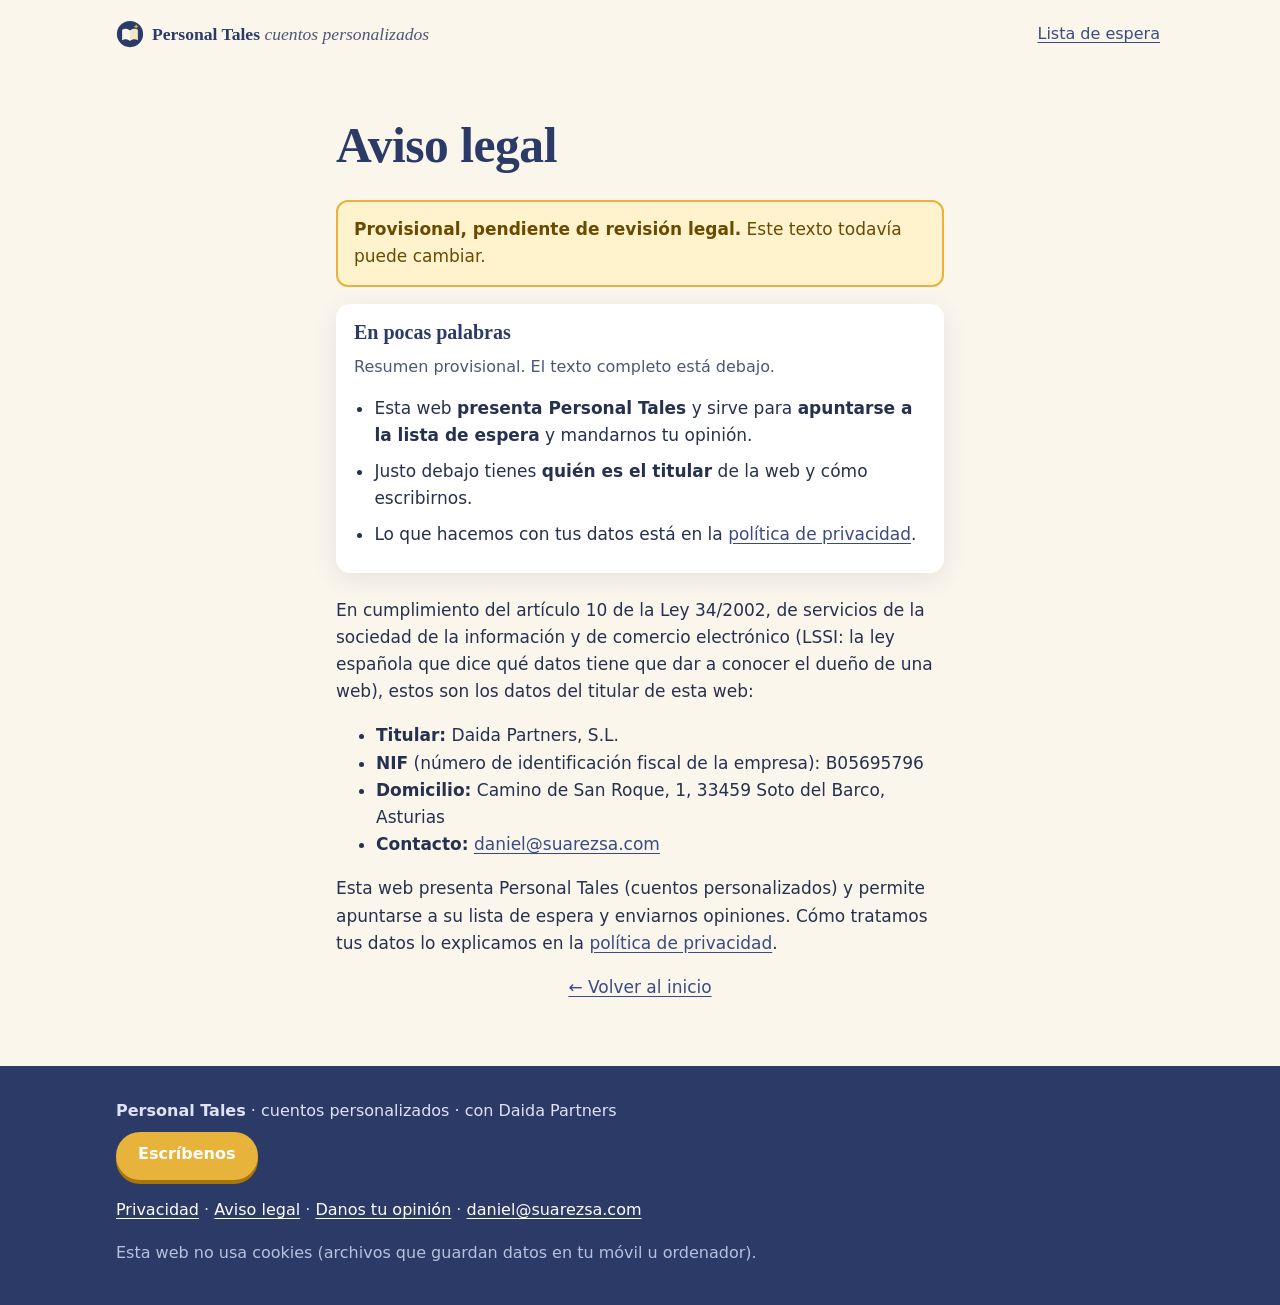
==== aviso-legal/index.html @ ec71bf51 "publish: landing desde cuentos-que-crecen@1dec6b7" ====
<!doctype html>
<html lang="es">
<head>
  <meta charset="utf-8">
  <meta name="viewport" content="width=device-width, initial-scale=1">
  <title>Aviso legal · Personal Tales</title>
  <meta name="robots" content="noindex">
  <meta name="theme-color" content="#fbf6ec">
  <link rel="icon" href="../favicon.svg" type="image/svg+xml">
  <link rel="stylesheet" href="../styles.css?v=df6a6d941f">
</head>
<body>
  <header class="topbar">
    <a class="brand" href="../" aria-label="Personal Tales, inicio">
      <img src="../favicon.svg" alt="" width="28" height="28">
      <span>Personal Tales <em>cuentos personalizados</em></span>
    </a>
    <a class="topbar-link" href="../#lista">Lista de espera</a>
  </header>

  <main class="section wrap narrow legal">
    <h1>Aviso legal</h1>
    <p class="provisional" role="note"><strong>Provisional, pendiente de revisión legal.</strong> Este texto todavía puede cambiar.</p>

    <!-- RESUMEN: resumen llano del texto de abajo. Provisional, pendiente de LEGAL y Dani. No añade nada nuevo. -->
    <section class="summary" aria-labelledby="resumen">
      <h2 id="resumen">En pocas palabras</h2>
      <p class="small">Resumen provisional. El texto completo está debajo.</p>
      <ul>
        <li>Esta web <strong>presenta Personal Tales</strong> y sirve para <strong>apuntarse a la lista de espera</strong> y mandarnos tu opinión.</li>
        <li>Justo debajo tienes <strong>quién es el titular</strong> de la web y cómo escribirnos.</li>
        <li>Lo que hacemos con tus datos está en la <a href="../privacidad/">política de privacidad</a>.</li>
      </ul>
    </section>
    <!-- /RESUMEN -->

    <!-- LEGAL: texto definitivo pendiente del bot LEGAL -->
    <p>En cumplimiento del artículo 10 de la Ley 34/2002, de servicios de la sociedad de la información y de comercio electrónico (LSSI: la ley española que dice qué datos tiene que dar a conocer el dueño de una web), estos son los datos del titular de esta web:</p>
    <ul>
      <li><strong>Titular:</strong> Daida Partners, S.L.</li>
      <li><strong>NIF</strong> (número de identificación fiscal de la empresa): B05695796</li>
      <li><strong>Domicilio:</strong> Camino de San Roque, 1, 33459 Soto del Barco, Asturias</li>
      <li><strong>Contacto:</strong> <a href="mailto:daniel@suarezsa.com">daniel@suarezsa.com</a></li>
    </ul>
    <p>Esta web presenta Personal Tales (cuentos personalizados) y permite apuntarse a su lista de espera y enviarnos opiniones. Cómo tratamos tus datos lo explicamos en la <a href="../privacidad/">política de privacidad</a>.</p>
    <!-- /LEGAL -->

    <p class="center"><a href="../">← Volver al inicio</a></p>
  </main>

  <footer class="footer">
    <div class="wrap">
      <p><strong>Personal Tales</strong> · cuentos personalizados · con Daida Partners</p>
      <p><a class="btn btn-contact" href="mailto:daniel@suarezsa.com?subject=Pregunta%20sobre%20Personal%20Tales">Escríbenos</a></p>
      <p class="footer-links"><a href="../privacidad/">Privacidad</a> · <a href="../aviso-legal/">Aviso legal</a> · <a href="../opinion/">Danos tu opinión</a> · <a href="mailto:daniel@suarezsa.com">daniel@suarezsa.com</a></p>
      <p class="small">Esta web no usa cookies (archivos que guardan datos en tu móvil u ordenador).</p>
    </div>
  </footer>
</body>
</html>
---- styles.css ----
/* Personal Tales · estilos propios, mobile first, sin fuentes externas */
:root {
  --paper: #fbf6ec;
  --paper-2: #f4ead6;
  --ink: #26314f;
  --ink-soft: #4d5677;
  --night: #2b3a67;
  --night-2: #3b4a82;
  --gold: #c98a12;
  --gold-soft: #e8b33a;
  --gold-text: #946200; /* dorado oscuro: 5,2:1 sobre blanco (AA) */
  --link-hover: #7a5000; /* enlaces al pasar el ratón: 6,55:1 sobre --paper, 5,91:1 sobre --paper-2, 7,06:1 sobre blanco (AA) */
  --lilac: #7d6bb3;
  --lilac-soft: #ece6f7;
  --ok: #2f6b3c;
  --ok-bg: #e5f2e3;
  --err: #a12d24;
  --err-bg: #fbe5e1;
  --radius: 18px;
  --shadow: 0 6px 24px rgba(43, 58, 103, .10);
  --serif: "Iowan Old Style", "Palatino Linotype", Palatino, "Book Antiqua", Georgia, "Times New Roman", serif;
  --sans: system-ui, -apple-system, "Segoe UI", Roboto, "Helvetica Neue", Arial, sans-serif;
}

*, *::before, *::after { box-sizing: border-box; }
html { -webkit-text-size-adjust: 100%; scroll-behavior: smooth; }
@media (prefers-reduced-motion: reduce) { html { scroll-behavior: auto; } }

body {
  margin: 0;
  background: var(--paper);
  color: var(--ink);
  font-family: var(--sans);
  font-size: 1.0625rem;
  line-height: 1.6;
  overflow-x: hidden;
}

img, svg { max-width: 100%; display: block; }
a { color: var(--night-2); text-underline-offset: 3px; }
a:hover { color: var(--link-hover); text-decoration-thickness: 2px; }
:focus-visible { outline: 3px solid var(--gold-soft); outline-offset: 2px; border-radius: 4px; }

h1, h2, h3 { font-family: var(--serif); line-height: 1.2; color: var(--night); margin: 0 0 .5em; }
h1 { font-size: clamp(1.9rem, 7vw, 3.1rem); letter-spacing: -.01em; }
h2 { font-size: clamp(1.55rem, 5.5vw, 2.2rem); }
h3 { font-size: 1.2rem; }
p { margin: 0 0 1em; }

.wrap { width: 100%; max-width: 1080px; margin: 0 auto; padding: 0 16px; }
.narrow { max-width: 640px; }
.center { text-align: center; }
.small { font-size: .9rem; color: var(--ink-soft); }
.lead { font-size: 1.15rem; color: var(--ink-soft); }

.skip { position: absolute; left: -999px; top: 8px; background: var(--night); color: #fff; padding: 8px 12px; border-radius: 8px; z-index: 10; }
.skip:focus { left: 8px; }

/* Barra superior */
.topbar {
  display: flex; align-items: center; justify-content: space-between; gap: 12px;
  padding: 12px 16px; max-width: 1080px; margin: 0 auto;
}
.brand { display: flex; align-items: center; gap: 8px; text-decoration: none; color: var(--night); font-family: var(--serif); font-weight: 700; font-size: 1.1rem; }
.brand em { font-style: italic; font-weight: 400; color: var(--ink-soft); }
.topbar-link { font-size: .95rem; white-space: nowrap; }
@media (max-width: 380px) { .brand em { display: none; } }

/* Botones */
.btn {
  display: inline-block; text-align: center; text-decoration: none; cursor: pointer;
  background: var(--night); color: #fff; border: 0; border-radius: 999px;
  padding: 12px 22px; font: 600 1rem/1.3 var(--sans);
  box-shadow: 0 4px 0 #1b2547; transition: transform .1s, background .2s;
}
.btn:hover { background: var(--night-2); color: #fff; }
.btn:active { transform: translateY(2px); box-shadow: 0 2px 0 #1b2547; }
.btn[disabled] { opacity: .65; cursor: wait; }
.btn-big { padding: 16px 26px; font-size: 1.08rem; }
.btn-block { width: 100%; }
.btn-ghost { background: transparent; color: var(--night); border: 2px solid var(--night); box-shadow: none; }
.btn-ghost:hover { background: var(--night); color: #fff; }

/* Cabecera con ilustración */
.hero { padding-bottom: 8px; }
.hero-img img {
  width: 100%; height: auto; aspect-ratio: 16 / 9; object-fit: cover;
  -webkit-mask-image: linear-gradient(to bottom, #000 78%, transparent);
  mask-image: linear-gradient(to bottom, #000 78%, transparent);
}
.hero-text { margin-top: -12px; position: relative; }
.eyebrow { display: inline-block; background: var(--lilac-soft); color: var(--lilac); font-weight: 700; font-size: .85rem; letter-spacing: .06em; text-transform: uppercase; padding: 4px 12px; border-radius: 999px; margin-bottom: 12px; }
.hero .btn { margin: 8px 0 10px; }

@media (min-width: 860px) {
  .hero { display: grid; grid-template-columns: 1fr; position: relative; }
  .hero-img img { max-height: 620px; -webkit-mask-image: linear-gradient(to bottom, #000 70%, transparent); mask-image: linear-gradient(to bottom, #000 70%, transparent); }
  .hero-text { margin-top: -120px; text-align: center; max-width: 760px; }
  .hero-text .lead { max-width: 600px; margin-left: auto; margin-right: auto; }
}

/* Secciones */
.section { padding: 48px 16px; }
.section.wrap { padding-left: 16px; padding-right: 16px; }
.band { background: var(--paper-2); padding-left: 0; padding-right: 0; }
.band-night { background: var(--night); color: #eef0fa; background-image: radial-gradient(circle at 85% 20%, rgba(232,179,58,.25), transparent 40%), radial-gradient(circle at 10% 90%, rgba(125,107,179,.35), transparent 45%); }
.band-night h2 { color: #fff; }
.band-night .lead { color: #dfe3f5; }
.price { display: inline-block; background: rgba(255,255,255,.12); padding: 8px 16px; border-radius: 999px; margin: 0; }
.price strong { color: var(--gold-soft); }

/* Pasos */
.steps { list-style: none; padding: 0; margin: 24px 0 0; display: grid; gap: 16px; }
.step { position: relative; background: #fff; border-radius: var(--radius); padding: 22px 20px 18px; box-shadow: var(--shadow); }
.step-num { position: absolute; top: 14px; right: 16px; font: 700 2.2rem/1 var(--serif); color: var(--gold-text); }
.step-ico { width: 56px; height: 56px; margin-bottom: 10px; }
.step p { margin: 0; color: var(--ink-soft); }
@media (min-width: 760px) { .steps { grid-template-columns: repeat(3, 1fr); gap: 20px; } }

/* Línea de edades */
.timeline { list-style: none; padding: 0; margin: 28px 0 0; display: grid; gap: 0; position: relative; }
.timeline li { position: relative; padding: 0 0 22px 36px; }
.timeline li::before { content: ""; position: absolute; left: 8px; top: 6px; width: 16px; height: 16px; border-radius: 50%; background: var(--gold-soft); box-shadow: 0 0 0 5px rgba(232,179,58,.25); }
.timeline li::after { content: ""; position: absolute; left: 15px; top: 24px; bottom: 0; width: 2px; background: linear-gradient(var(--gold-soft), var(--lilac)); }
.timeline li:last-child::after { display: none; }
.timeline li:last-child::before { background: var(--lilac); box-shadow: 0 0 0 5px rgba(125,107,179,.25); }
.timeline strong { display: block; font-family: var(--serif); font-size: 1.25rem; color: var(--night); }
.timeline span { color: var(--ink-soft); }
@media (min-width: 760px) {
  .timeline { grid-template-columns: repeat(4, 1fr); }
  .timeline li { padding: 36px 12px 0 0; }
  .timeline li::before { left: 0; top: 0; }
  .timeline li::after { left: 22px; right: 0; top: 7px; bottom: auto; width: auto; height: 2px; background: linear-gradient(90deg, var(--gold-soft), var(--lilac)); }
}

/* Tarjetas de formatos */
.cards { list-style: none; padding: 0; margin: 24px 0 0; display: grid; grid-template-columns: 1fr 1fr; gap: 12px; }
.card { background: #fff; border-radius: var(--radius); padding: 18px 16px; box-shadow: var(--shadow); }
.card h3 { font-size: 1.05rem; margin-bottom: .3em; }
.card p { margin: 0; font-size: .95rem; color: var(--ink-soft); }
.card-ico { font-size: 1.8rem; display: block; margin-bottom: 6px; }
.card-soon { background: transparent; border: 2px dashed #d8c9a6; box-shadow: none; }
.tag { display: inline-block; margin-top: 4px; background: var(--lilac-soft); color: var(--lilac); font-size: .78rem; font-weight: 700; padding: 2px 8px; border-radius: 999px; }
@media (min-width: 760px) { .cards { grid-template-columns: repeat(4, 1fr); gap: 20px; } }

/* Lista con marcas */
.checks { list-style: none; padding: 0; margin: 20px 0 0; display: grid; gap: 12px; }
.checks li { position: relative; padding: 14px 16px 14px 52px; background: #fff; border-radius: 14px; box-shadow: var(--shadow); }
.checks li::before { content: ""; position: absolute; left: 16px; top: 50%; width: 22px; height: 22px; margin-top: -11px; border-radius: 50%; background: var(--ok-bg) url("data:image/svg+xml,%3Csvg xmlns='http://www.w3.org/2000/svg' viewBox='0 0 24 24'%3E%3Cpath d='M6 12.5l4 4 8-9' fill='none' stroke='%232f6b3c' stroke-width='3' stroke-linecap='round' stroke-linejoin='round'/%3E%3C/svg%3E") center / 16px no-repeat; }
@media (min-width: 760px) { .checks { grid-template-columns: 1fr 1fr; } }

/* Formularios */
.form { background: #fff; border-radius: var(--radius); padding: 22px 18px; box-shadow: var(--shadow); margin-top: 20px; }
.field { margin-bottom: 18px; }
.field label { display: block; font-weight: 600; margin-bottom: 6px; }
.optional { font-weight: 400; color: var(--ink-soft); }
.hint { font-size: .92rem; color: var(--ink-soft); margin: -2px 0 6px; }
input[type="text"], input[type="email"], select, textarea {
  width: 100%; font: inherit; color: var(--ink); background: var(--paper);
  border: 2px solid #d9cfb9; border-radius: 12px; padding: 12px 14px; min-height: 50px;
}
textarea { resize: vertical; min-height: 110px; }
select { appearance: none; -webkit-appearance: none; padding-right: 40px; background-image: url("data:image/svg+xml,%3Csvg xmlns='http://www.w3.org/2000/svg' viewBox='0 0 24 24'%3E%3Cpath d='M6 9l6 6 6-6' fill='none' stroke='%232b3a67' stroke-width='2.5' stroke-linecap='round'/%3E%3C/svg%3E"); background-repeat: no-repeat; background-position: right 12px center; background-size: 20px; }
input:focus, select:focus, textarea:focus { border-color: var(--night-2); outline: none; box-shadow: 0 0 0 3px rgba(59,74,130,.18); }
[aria-invalid="true"] { border-color: var(--err) !important; }
.field-error { color: var(--err); font-size: .92rem; margin: 6px 0 0; min-height: 0; }
.field-error:empty { display: none; }
.field-check { display: grid; grid-template-columns: 28px 1fr; gap: 10px; align-items: start; }
.field-check input { width: 24px; height: 24px; margin: 2px 0 0; accent-color: var(--night); }
.field-check label { font-weight: 400; font-size: .97rem; margin: 0; }
.field-check .field-error { grid-column: 2; }
.hp { position: absolute; left: -10000px; width: 1px; height: 1px; overflow: hidden; }

.msg { margin: 14px 0 0; }
.msg:empty { display: none; }
.msg-ok, .msg-error { padding: 14px 16px; border-radius: 12px; font-weight: 600; }
.msg-ok { background: var(--ok-bg); color: var(--ok); }
.msg-error { background: var(--err-bg); color: var(--err); }

/* Página legal */
.legal h2 { font-size: 1.25rem; margin-top: 1.6em; }
.provisional { background: #fff3cd; border: 2px solid var(--gold-soft); color: #6b4a00; padding: 14px 16px; border-radius: 12px; }

/* Página simple (respuesta sin JavaScript) */
.simple { min-height: 100vh; display: grid; place-items: center; padding: 16px; }
.simple .card { max-width: 520px; padding: 28px 22px; }

/* Pie */
.footer { background: var(--night); color: #dfe3f5; padding: 32px 0; font-size: .95rem; }
.footer a { color: #fff; }
.footer a:hover { color: var(--gold-soft); }
.footer p { margin: 0 0 .5em; }
.footer .small { color: #b9c0de; }

/* Primera capa de información de privacidad, debajo del formulario */
.layer1 { margin-top: 18px; padding-top: 14px; border-top: 1px solid #e6dcc6; font-size: .88rem; color: var(--ink-soft); line-height: 1.5; }
.layer1 p { margin: 0 0 .4em; }
.msg a { color: inherit; }
.price { line-height: 1.4; }

/* Pase Abuela 12/11 */
.hero-note { font-size: 1rem; max-width: 34em; }
@media (min-width: 860px) { .hero-note { margin-left: auto; margin-right: auto; } }

/* Qué es la lista de espera */
.waitlist-info { background: #fff; border-left: 6px solid var(--gold-soft); border-radius: 14px; padding: 16px 18px; margin: 16px 0 0; box-shadow: var(--shadow); }
.waitlist-info h3 { margin-bottom: .4em; }
.waitlist-info ul { margin: 0; padding-left: 1.2em; }
.waitlist-info li { margin-bottom: .5em; }
.waitlist-info li:last-child { margin-bottom: 0; }

/* Tu voz en 3 pasos */
.voice-steps { list-style: none; counter-reset: voz; padding: 0; margin: 20px 0 0; display: grid; gap: 12px; }
.voice-steps li { counter-increment: voz; position: relative; background: #fff; border-radius: 14px; box-shadow: var(--shadow); padding: 14px 16px 14px 64px; min-height: 64px; }
.voice-steps li::before { content: counter(voz); position: absolute; left: 14px; top: 14px; width: 36px; height: 36px; border-radius: 50%; background: var(--night); color: #fff; font: 700 1.15rem/36px var(--serif); text-align: center; }
.voice-steps strong { display: block; color: var(--night); }
@media (min-width: 760px) { .voice-steps { grid-template-columns: repeat(3, 1fr); } }

/* Contacto */
.actions { display: flex; flex-wrap: wrap; justify-content: center; gap: 12px; margin: 8px 0 16px; }
.actions .btn { min-height: 48px; }
.btn-contact { background: var(--gold-soft); color: var(--night); box-shadow: 0 4px 0 #a8770c; min-height: 48px; }
.btn-contact:hover { background: #f0c45c; color: var(--night); }

/* Resumen legal llano */
.summary { background: #fff; border-radius: 14px; box-shadow: var(--shadow); padding: 16px 18px; margin: 0 0 24px; }
.summary h2 { margin-top: 0; }
.summary ul { margin: 0; padding-left: 1.2em; }
.summary li { margin-bottom: .5em; }

/* Zonas de toque de al menos 44 px */
.topbar-link { display: inline-flex; align-items: center; min-height: 44px; padding: 0 4px; }
.footer-links a { display: inline-flex; align-items: center; min-height: 44px; }
.field-check { grid-template-columns: 44px 1fr; gap: 8px; }
.field .check-hit { display: flex; align-items: center; justify-content: center; width: 44px; height: 44px; margin: -8px 0 0; cursor: pointer; }
.field-check .check-hit input { width: 28px; height: 28px; margin: 0; cursor: pointer; }
.field-check label[for]:not(.check-hit) { padding-top: 2px; }

/* Pase Abuela 12/11 15:02 */
/* Texto legal y de ayuda visible: nunca por debajo de 15 px (mínimo pedido: 14 px). */
.small, .layer1, .hint, .field-error, .field-check label { font-size: max(.9375rem, 15px); }

/* Casillas: la propia casilla mide 44 × 44 px (se dibuja un cuadro de 28 px en el centro)
   y toda la fila (casilla + texto) se puede tocar. */
.field-check { align-items: center; }
.field-check .check-hit input {
  -webkit-appearance: none; appearance: none; display: block;
  width: 44px; height: 44px; margin: 0; padding: 0; border: 0; border-radius: 8px; cursor: pointer;
  background: transparent url("data:image/svg+xml,%3Csvg xmlns='http://www.w3.org/2000/svg' viewBox='0 0 28 28'%3E%3Crect x='1.5' y='1.5' width='25' height='25' rx='6' fill='%23fff' stroke='%232b3a67' stroke-width='3'/%3E%3C/svg%3E") center / 28px 28px no-repeat;
}
.field-check .check-hit input:checked {
  background-image: url("data:image/svg+xml,%3Csvg xmlns='http://www.w3.org/2000/svg' viewBox='0 0 28 28'%3E%3Crect x='1.5' y='1.5' width='25' height='25' rx='6' fill='%232b3a67' stroke='%232b3a67' stroke-width='3'/%3E%3Cpath d='M7.5 14.5l4.5 4.5 8.5-10' fill='none' stroke='%23fff' stroke-width='3.2' stroke-linecap='round' stroke-linejoin='round'/%3E%3C/svg%3E");
}
.field-check .check-hit input[aria-invalid="true"]:not(:checked) {
  background-image: url("data:image/svg+xml,%3Csvg xmlns='http://www.w3.org/2000/svg' viewBox='0 0 28 28'%3E%3Crect x='1.5' y='1.5' width='25' height='25' rx='6' fill='%23fbe5e1' stroke='%23a12d24' stroke-width='3'/%3E%3C/svg%3E");
}
.field-check .check-hit input:focus-visible { outline: 3px solid var(--gold-soft); outline-offset: 0; }
.field .check-hit { margin: 0; }
.field-check label[for]:not(.check-hit) { display: block; min-height: 44px; padding: 10px 0; cursor: pointer; }

/* Pase Abuela 12/11 16:14 */
/* Derechos: primero en palabras llanas, debajo la lista legal. */
.plain-rights { background: #fff; border-left: 6px solid var(--gold-soft); border-radius: 12px; padding: 12px 16px; font-size: 1.0625rem; }
.legal-label { margin-bottom: .3em; }

/* Casillas: recuadro visible de 28 × 28 px (mínimo pedido: 24 px) dentro de una zona de toque de 44 × 44 px;
   la fila entera (casilla + texto) mide al menos 44 px de alto. */
.field-check { min-height: 44px; }

/* Texto legal y de ayuda en el ordenador: 16 px (mínimo pedido: 15 px). */
@media (min-width: 860px) {
  .small, .layer1, .hint, .field-error, .field-check label, .footer { font-size: 16px; }
}
.eyebrow { font-size: max(.9375rem, 15px); }
@media (min-width: 860px) { .eyebrow { font-size: 16px; } }

/* Pase Abuela 12/11 17:07 */
/* Causa del ~12 px en el ordenador: casi todo el texto va en rem, y 1rem es el tamaño de letra
   por defecto del navegador. Con 16 px, el texto de Privacidad mide 17 px; pero si el navegador
   está en 12 px («Tamaño de fuente: pequeño» o similar), 1rem = 12 px y los párrafos, la lista
   y el aviso «Provisional» bajan a 12,75 px. Solo .small estaba fijado en px (16 px).
   Arreglo: la raíz nunca baja de 16 px (si alguien la tiene más grande, se respeta). */
html { font-size: max(100%, 16px); }
/* Etiquetas («Pronto»…): .78rem eran 12,5 px incluso con la raíz en 16 px. */
.tag { font-size: max(.9375rem, 15px); }
@media (min-width: 860px) { .tag, .topbar-link { font-size: 16px; } }

/* Texto legal de derechos plegado: empieza cerrado; la frase llana queda visible encima. */
.legal-details { margin: 0 0 1em; border: 2px solid #e6dcc6; border-radius: 12px; background: #fff; }
.legal-details > summary {
  display: flex; align-items: center; gap: 10px; min-height: 44px; padding: 8px 16px;
  cursor: pointer; font-weight: 600; color: var(--night-2); list-style: none;
}
.legal-details > summary::-webkit-details-marker { display: none; }
.legal-details > summary::before { content: "▸"; font-size: 1.1em; transition: transform .15s; }
.legal-details[open] > summary::before { transform: rotate(90deg); }
.legal-details > summary:hover { color: var(--link-hover); }
.legal-details > :not(summary) { margin-left: 16px; margin-right: 16px; }
.legal-details > p:last-child { margin-bottom: 12px; }
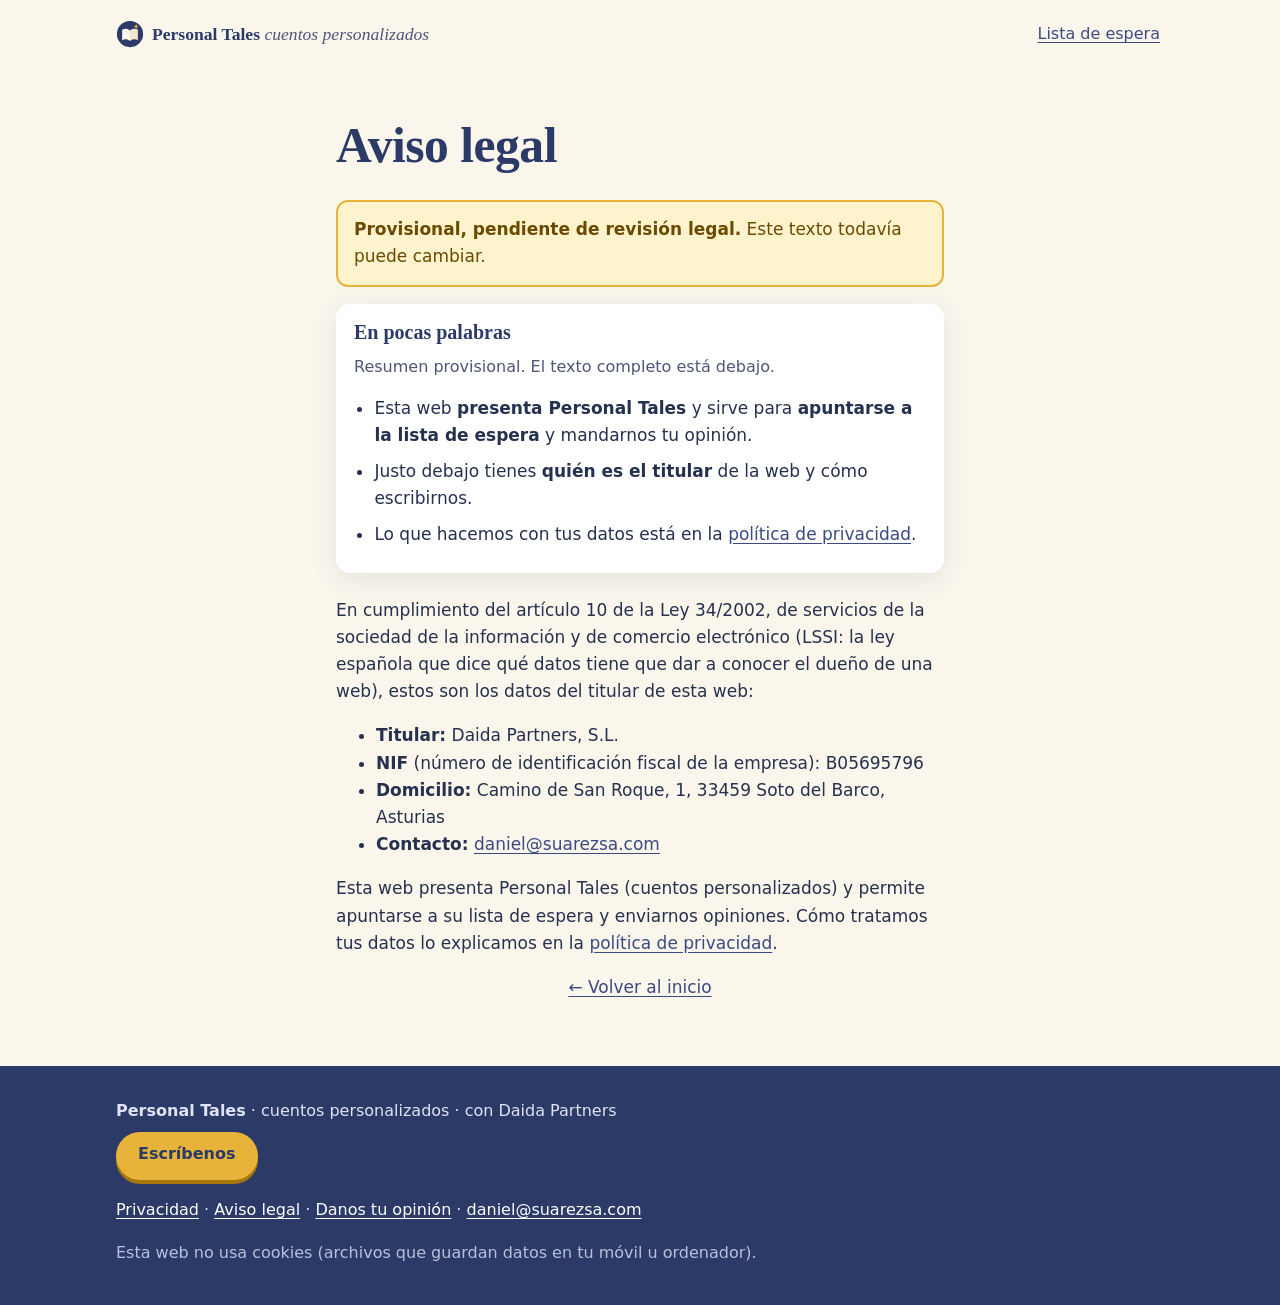
==== commit 458b9202: "publish: landing desde cuentos-que-crecen@a9a9e94" ====
--- a/aviso-legal/index.html
+++ b/aviso-legal/index.html
@@ -7,7 +7,7 @@
   <meta name="robots" content="noindex">
   <meta name="theme-color" content="#fbf6ec">
   <link rel="icon" href="../favicon.svg" type="image/svg+xml">
-  <link rel="stylesheet" href="../styles.css?v=df6a6d941f">
+  <link rel="stylesheet" href="../styles.css?v=953c0b962c">
 </head>
 <body>
   <header class="topbar">
--- a/styles.css
+++ b/styles.css
@@ -221,6 +221,11 @@
 .actions .btn { min-height: 48px; }
 .btn-contact { background: var(--gold-soft); color: var(--night); box-shadow: 0 4px 0 #a8770c; min-height: 48px; }
 .btn-contact:hover { background: #f0c45c; color: var(--night); }
+/* Pase TESTER 12/11 17:34: dentro del pie, `.footer a` (blanco) y `.footer a:hover` (oro) ganaban a
+   .btn-contact y el botón se leía blanco sobre oro (1,92:1) y oro sobre oro al pasar el ratón.
+   Con más especificidad, letra oscura en los dos estados (5,75:1 y 6,70:1, AA). */
+.footer a.btn-contact { color: var(--night); }
+.footer a.btn-contact:hover, .footer a.btn-contact:focus-visible { background: #f0c45c; color: var(--night); }
 
 /* Resumen legal llano */
 .summary { background: #fff; border-radius: 14px; box-shadow: var(--shadow); padding: 16px 18px; margin: 0 0 24px; }
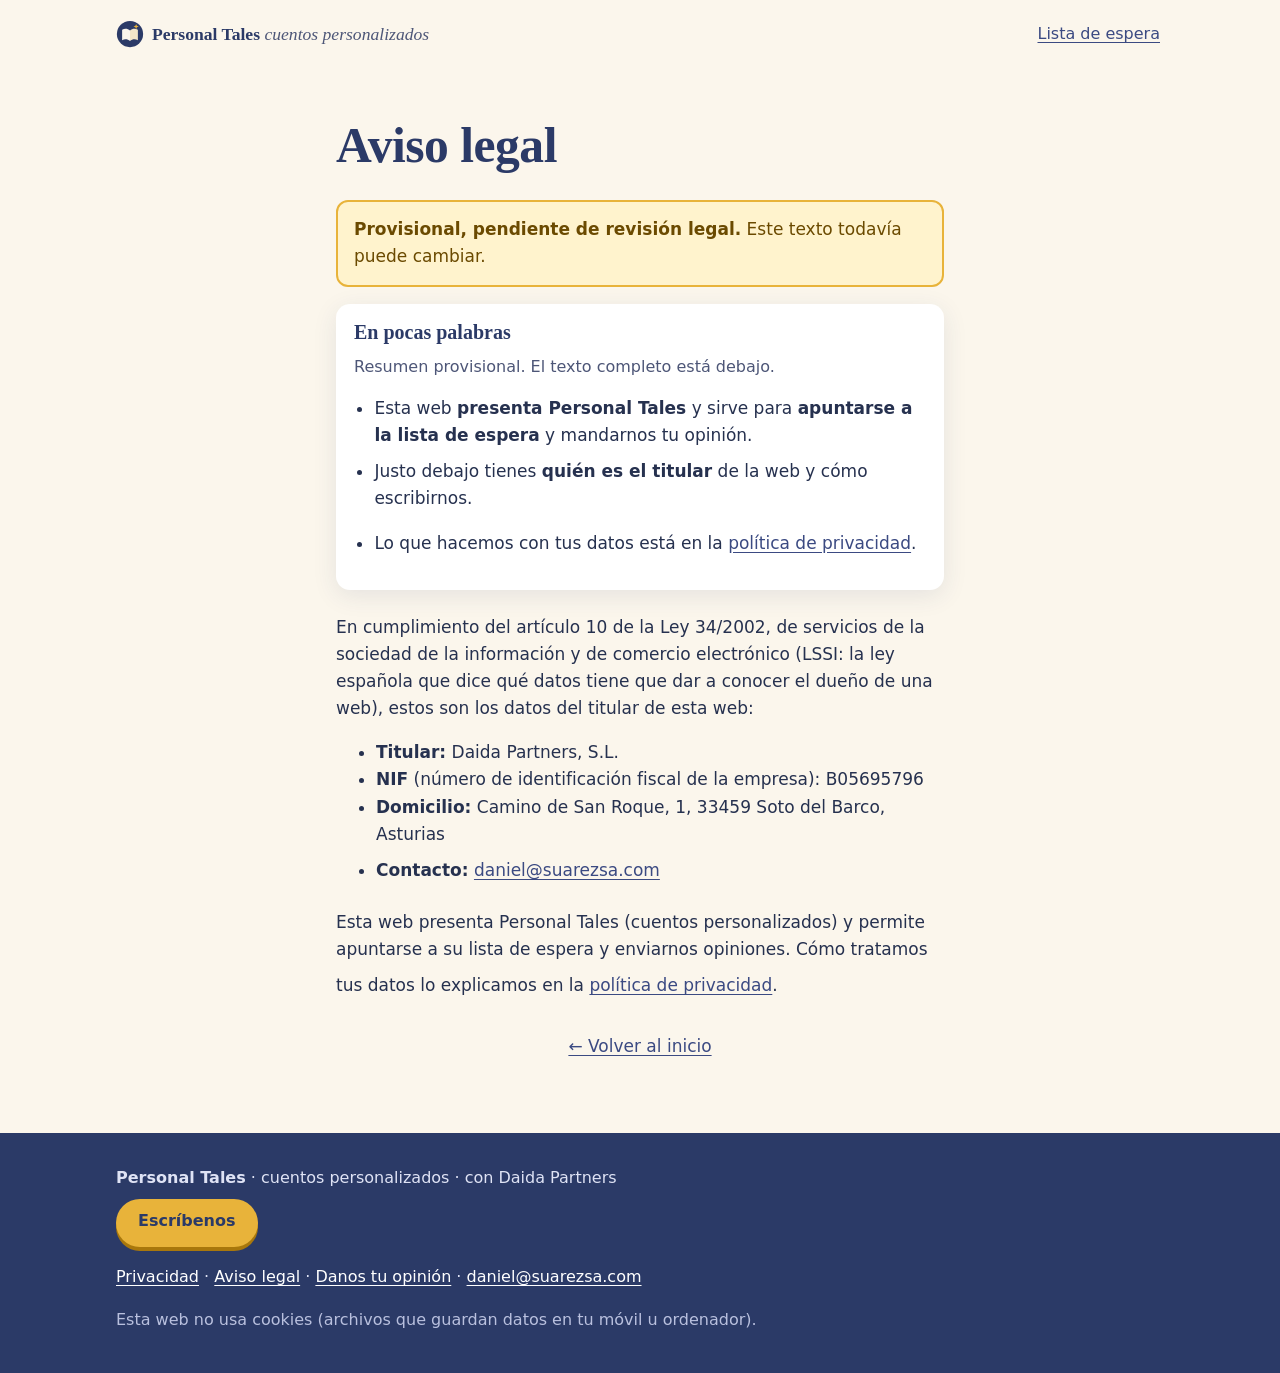
==== commit 053b4f88: "publish: landing desde cuentos-que-crecen@04c4ca1" ====
--- a/aviso-legal/index.html
+++ b/aviso-legal/index.html
@@ -7,7 +7,7 @@
   <meta name="robots" content="noindex">
   <meta name="theme-color" content="#fbf6ec">
   <link rel="icon" href="../favicon.svg" type="image/svg+xml">
-  <link rel="stylesheet" href="../styles.css?v=953c0b962c">
+  <link rel="stylesheet" href="../styles.css?v=d98101325a">
 </head>
 <body>
   <header class="topbar">
--- a/styles.css
+++ b/styles.css
@@ -302,3 +302,24 @@
 .legal-details > summary:hover { color: var(--link-hover); }
 .legal-details > :not(summary) { margin-left: 16px; margin-right: 16px; }
 .legal-details > p:last-child { margin-bottom: 12px; }
+
+/* Pase Abuela 12/11 18:53 */
+/* Enlaces dentro del texto («política de privacidad», el correo, aepd.es, «← Volver al inicio»…):
+   medían ~150 × 20 px en el móvil. Ahora cada enlace es un bloque en línea de al menos 44 px de alto
+   (texto centrado en esa altura), sin cortarse a mitad y sin salirse de la columna. Medido en px
+   absolutos, con la letra del navegador en 16 y en 12. */
+main a:not(.btn) {
+  display: inline-block; min-height: 44px; line-height: 44px; padding: 0;
+  max-width: 100%; overflow-wrap: anywhere; vertical-align: baseline;
+}
+.brand { min-height: 44px; }
+.skip { min-height: 44px; display: inline-flex; align-items: center; }
+
+/* Caja legal de bajo del formulario, con etiquetas en palabras llanas. */
+.layer1-list { margin: 0 0 .4em; }
+.layer1-list dt { font-weight: 700; color: var(--ink); margin-top: .6em; }
+.layer1-list dt:first-child { margin-top: 0; }
+.layer1-list dd { margin: 0; }
+.layer1-list dd p { margin: 0; }
+.rights-list { margin: .3em 0 0; padding-left: 1.2em; }
+.rights-list li { margin-bottom: .3em; }
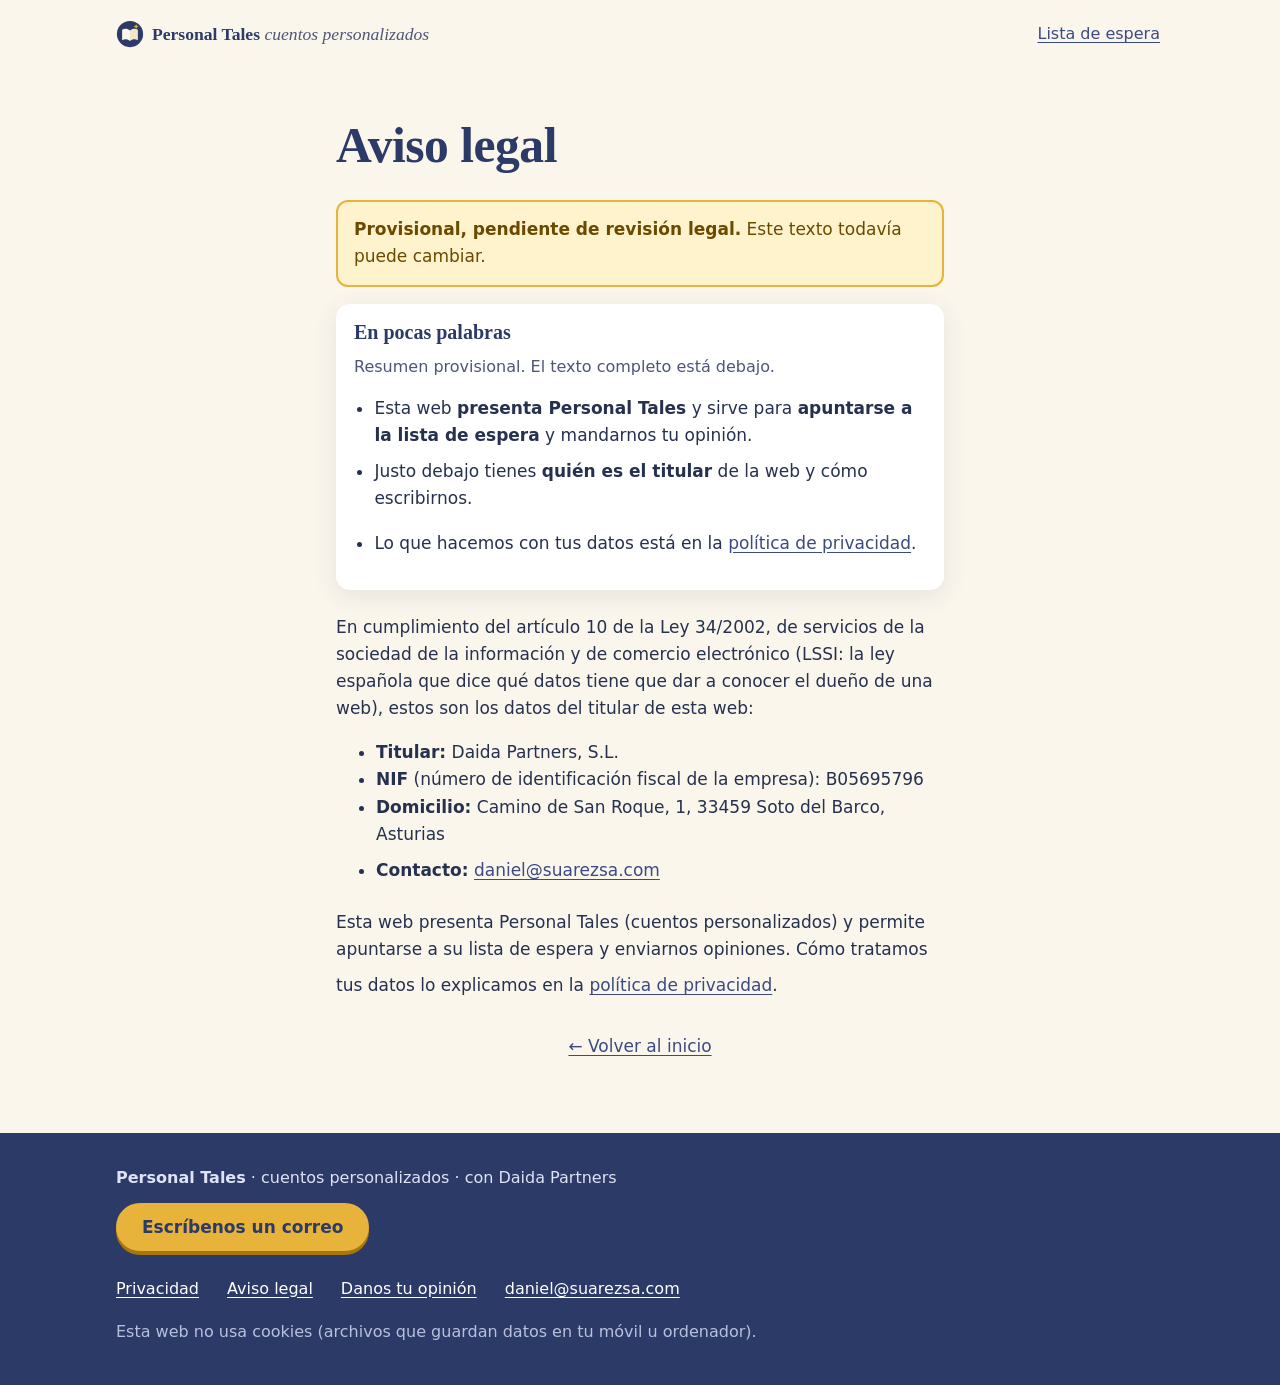
==== commit 5c6b2996: "publish: landing desde cuentos-que-crecen@728d8f5" ====
--- a/aviso-legal/index.html
+++ b/aviso-legal/index.html
@@ -7,7 +7,7 @@
   <meta name="robots" content="noindex">
   <meta name="theme-color" content="#fbf6ec">
   <link rel="icon" href="../favicon.svg" type="image/svg+xml">
-  <link rel="stylesheet" href="../styles.css?v=d98101325a">
+  <link rel="stylesheet" href="../styles.css?v=3d2a37dd90">
 </head>
 <body>
   <header class="topbar">
@@ -51,8 +51,13 @@
   <footer class="footer">
     <div class="wrap">
       <p><strong>Personal Tales</strong> · cuentos personalizados · con Daida Partners</p>
-      <p><a class="btn btn-contact" href="mailto:daniel@suarezsa.com?subject=Pregunta%20sobre%20Personal%20Tales">Escríbenos</a></p>
-      <p class="footer-links"><a href="../privacidad/">Privacidad</a> · <a href="../aviso-legal/">Aviso legal</a> · <a href="../opinion/">Danos tu opinión</a> · <a href="mailto:daniel@suarezsa.com">daniel@suarezsa.com</a></p>
+      <p><a class="btn btn-contact" href="mailto:daniel@suarezsa.com?subject=Pregunta%20sobre%20Personal%20Tales">Escríbenos un correo</a></p>
+      <ul class="footer-links">
+        <li><a href="../privacidad/">Privacidad</a></li>
+        <li><a href="../aviso-legal/">Aviso legal</a></li>
+        <li><a href="../opinion/">Danos tu opinión</a></li>
+        <li><a href="mailto:daniel@suarezsa.com">daniel@suarezsa.com</a></li>
+      </ul>
       <p class="small">Esta web no usa cookies (archivos que guardan datos en tu móvil u ordenador).</p>
     </div>
   </footer>
--- a/styles.css
+++ b/styles.css
@@ -323,3 +323,25 @@
 .layer1-list dd p { margin: 0; }
 .rights-list { margin: .3em 0 0; padding-left: 1.2em; }
 .rights-list li { margin-bottom: .3em; }
+
+/* Pase Abuela 12/11 19:00 */
+/* 1) Enlaces del pie («Privacidad», «Aviso legal», «Danos tu opinión», el correo): letra de 16 px
+      (1rem; la raíz nunca baja de 16 px), zona de toque de 44 px de alto y de ancho, y más aire
+      entre ellos (una lista en vez de «a · b · c»). En el móvil se parten en varias líneas sin
+      scroll de lado. */
+.footer-links {
+  list-style: none; margin: 0 0 .5em; padding: 0;
+  display: flex; flex-wrap: wrap; gap: 4px 28px;
+}
+.footer-links li { margin: 0; max-width: 100%; }
+.footer-links a {
+  display: inline-flex; align-items: center; min-height: 44px; min-width: 44px;
+  font-size: 1rem; line-height: 1.3; text-underline-offset: 3px; overflow-wrap: anywhere;
+}
+/* 2) y 3) Un solo botón para escribir, igual en todas las páginas: «Escríbenos un correo»,
+      oro con letra oscura (AA en reposo y con el ratón encima), 48 px de alto y letra de 17 px. */
+.btn-contact {
+  display: inline-flex; align-items: center; justify-content: center;
+  min-height: 48px; padding: 12px 26px; font-size: 1.0625rem; line-height: 1.3; max-width: 100%;
+}
+.footer .btn-contact { margin: 4px 0 8px; }
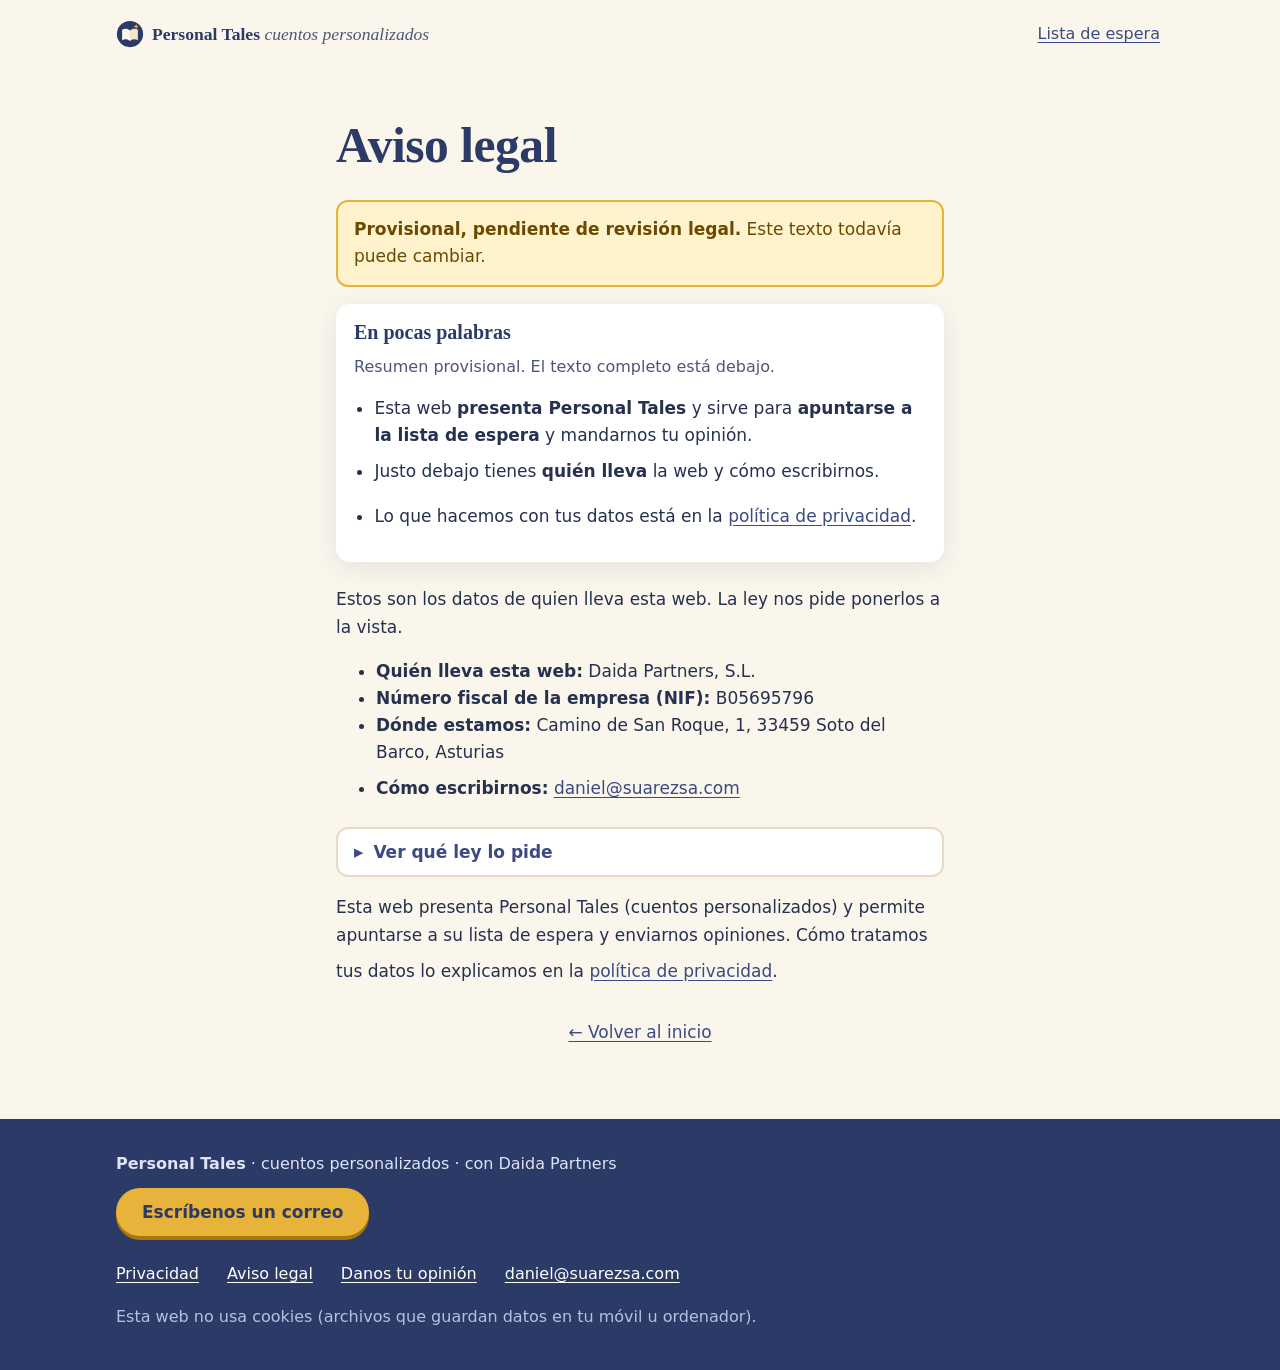
==== commit a67513a0: "publish: landing desde cuentos-que-crecen@f301de3" ====
--- a/aviso-legal/index.html
+++ b/aviso-legal/index.html
@@ -7,7 +7,7 @@
   <meta name="robots" content="noindex">
   <meta name="theme-color" content="#fbf6ec">
   <link rel="icon" href="../favicon.svg" type="image/svg+xml">
-  <link rel="stylesheet" href="../styles.css?v=3d2a37dd90">
+  <link rel="stylesheet" href="../styles.css?v=f625d59b0e">
 </head>
 <body>
   <header class="topbar">
@@ -28,20 +28,26 @@
       <p class="small">Resumen provisional. El texto completo está debajo.</p>
       <ul>
         <li>Esta web <strong>presenta Personal Tales</strong> y sirve para <strong>apuntarse a la lista de espera</strong> y mandarnos tu opinión.</li>
-        <li>Justo debajo tienes <strong>quién es el titular</strong> de la web y cómo escribirnos.</li>
+        <li>Justo debajo tienes <strong>quién lleva</strong> la web y cómo escribirnos.</li>
         <li>Lo que hacemos con tus datos está en la <a href="../privacidad/">política de privacidad</a>.</li>
       </ul>
     </section>
     <!-- /RESUMEN -->
 
     <!-- LEGAL: texto definitivo pendiente del bot LEGAL -->
-    <p>En cumplimiento del artículo 10 de la Ley 34/2002, de servicios de la sociedad de la información y de comercio electrónico (LSSI: la ley española que dice qué datos tiene que dar a conocer el dueño de una web), estos son los datos del titular de esta web:</p>
+    <p>Estos son los datos de quien lleva esta web. La ley nos pide ponerlos a la vista.</p>
     <ul>
-      <li><strong>Titular:</strong> Daida Partners, S.L.</li>
-      <li><strong>NIF</strong> (número de identificación fiscal de la empresa): B05695796</li>
-      <li><strong>Domicilio:</strong> Camino de San Roque, 1, 33459 Soto del Barco, Asturias</li>
-      <li><strong>Contacto:</strong> <a href="mailto:daniel@suarezsa.com">daniel@suarezsa.com</a></li>
+      <li><strong>Quién lleva esta web:</strong> Daida Partners, S.L.</li>
+      <li><strong>Número fiscal de la empresa (NIF):</strong> B05695796</li>
+      <li><strong>Dónde estamos:</strong> Camino de San Roque, 1, 33459 Soto del Barco, Asturias</li>
+      <li><strong>Cómo escribirnos:</strong> <a href="mailto:daniel@suarezsa.com">daniel@suarezsa.com</a></li>
     </ul>
+    <!-- Cita formal de la ley, plegada (pase Abuela 13/11 04:57): no se borra, solo empieza cerrada. -->
+    <details class="legal-details">
+      <summary>Ver qué ley lo pide</summary>
+      <p class="small legal-label">La ley, con su nombre oficial:</p>
+      <p>Artículo 10 de la Ley 34/2002, de servicios de la sociedad de la información y de comercio electrónico (LSSI: la ley española que dice qué datos tiene que dar a conocer el dueño de una web).</p>
+    </details>
     <p>Esta web presenta Personal Tales (cuentos personalizados) y permite apuntarse a su lista de espera y enviarnos opiniones. Cómo tratamos tus datos lo explicamos en la <a href="../privacidad/">política de privacidad</a>.</p>
     <!-- /LEGAL -->
 
--- a/styles.css
+++ b/styles.css
@@ -12,6 +12,7 @@
   --link-hover: #7a5000; /* enlaces al pasar el ratón: 6,55:1 sobre --paper, 5,91:1 sobre --paper-2, 7,06:1 sobre blanco (AA) */
   --lilac: #7d6bb3;
   --lilac-soft: #ece6f7;
+  --lilac-text: #54438a; /* lila oscuro para texto: 6,76:1 sobre --lilac-soft, 7,65:1 sobre --paper (AA) */
   --ok: #2f6b3c;
   --ok-bg: #e5f2e3;
   --err: #a12d24;
@@ -89,7 +90,7 @@
   mask-image: linear-gradient(to bottom, #000 78%, transparent);
 }
 .hero-text { margin-top: -12px; position: relative; }
-.eyebrow { display: inline-block; background: var(--lilac-soft); color: var(--lilac); font-weight: 700; font-size: .85rem; letter-spacing: .06em; text-transform: uppercase; padding: 4px 12px; border-radius: 999px; margin-bottom: 12px; }
+.eyebrow { display: inline-block; background: var(--lilac-soft); color: var(--lilac-text); font-weight: 700; font-size: .85rem; letter-spacing: .06em; text-transform: uppercase; padding: 4px 12px; border-radius: 999px; margin-bottom: 12px; }
 .hero .btn { margin: 8px 0 10px; }
 
 @media (min-width: 860px) {
@@ -140,7 +141,7 @@
 .card p { margin: 0; font-size: .95rem; color: var(--ink-soft); }
 .card-ico { font-size: 1.8rem; display: block; margin-bottom: 6px; }
 .card-soon { background: transparent; border: 2px dashed #d8c9a6; box-shadow: none; }
-.tag { display: inline-block; margin-top: 4px; background: var(--lilac-soft); color: var(--lilac); font-size: .78rem; font-weight: 700; padding: 2px 8px; border-radius: 999px; }
+.tag { display: inline-block; margin-top: 4px; background: var(--lilac-soft); color: var(--lilac-text); font-size: .78rem; font-weight: 700; padding: 2px 8px; border-radius: 999px; }
 @media (min-width: 760px) { .cards { grid-template-columns: repeat(4, 1fr); gap: 20px; } }
 
 /* Lista con marcas */
@@ -345,3 +346,8 @@
   min-height: 48px; padding: 12px 26px; font-size: 1.0625rem; line-height: 1.3; max-width: 100%;
 }
 .footer .btn-contact { margin: 4px 0 8px; }
+
+/* Pase Abuela 13/11 02:31 */
+/* Casilla obligatoria: una idea por línea (mayor de 18 · acepto la privacidad · para qué). */
+.field-check .consent-line { display: block; }
+.field-check .consent-line + .consent-line { margin-top: 4px; }
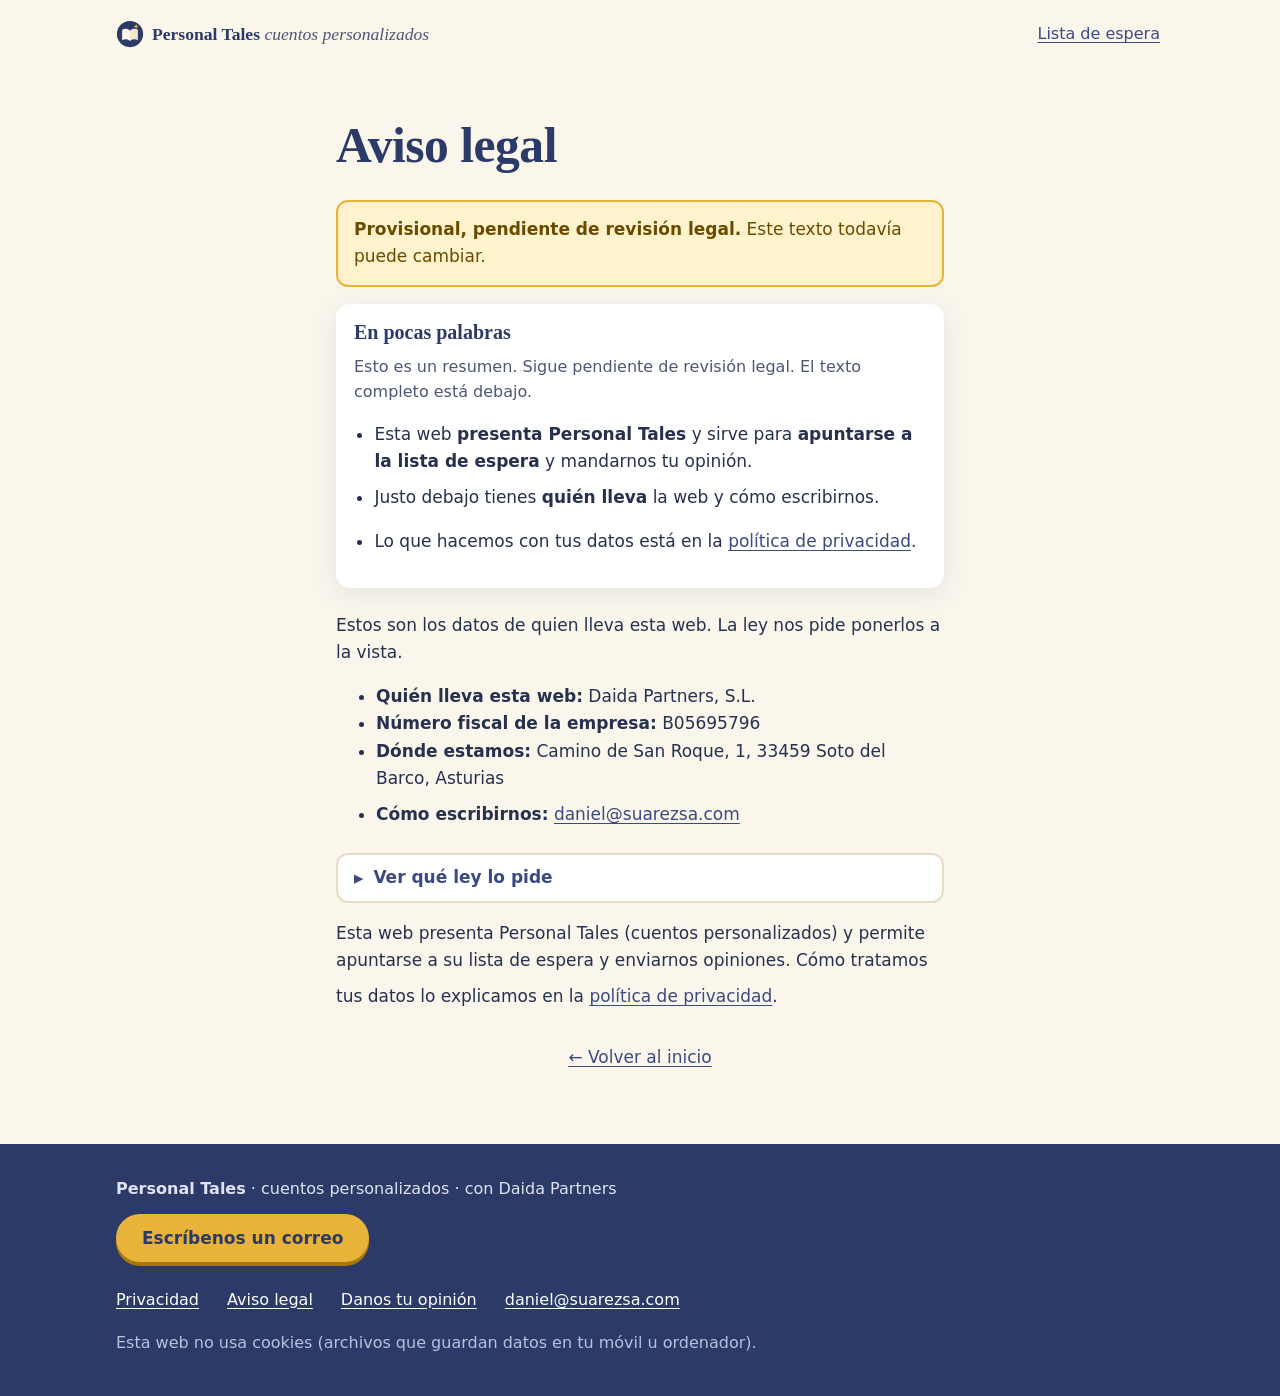
==== commit 2366d96e: "publish: landing desde cuentos-que-crecen@39ae684" ====
--- a/aviso-legal/index.html
+++ b/aviso-legal/index.html
@@ -7,7 +7,7 @@
   <meta name="robots" content="noindex">
   <meta name="theme-color" content="#fbf6ec">
   <link rel="icon" href="../favicon.svg" type="image/svg+xml">
-  <link rel="stylesheet" href="../styles.css?v=f625d59b0e">
+  <link rel="stylesheet" href="../styles.css?v=9a19335d6a">
 </head>
 <body>
   <header class="topbar">
@@ -25,7 +25,7 @@
     <!-- RESUMEN: resumen llano del texto de abajo. Provisional, pendiente de LEGAL y Dani. No añade nada nuevo. -->
     <section class="summary" aria-labelledby="resumen">
       <h2 id="resumen">En pocas palabras</h2>
-      <p class="small">Resumen provisional. El texto completo está debajo.</p>
+      <p class="small">Esto es un resumen. Sigue pendiente de revisión legal. El texto completo está debajo.</p>
       <ul>
         <li>Esta web <strong>presenta Personal Tales</strong> y sirve para <strong>apuntarse a la lista de espera</strong> y mandarnos tu opinión.</li>
         <li>Justo debajo tienes <strong>quién lleva</strong> la web y cómo escribirnos.</li>
@@ -38,7 +38,7 @@
     <p>Estos son los datos de quien lleva esta web. La ley nos pide ponerlos a la vista.</p>
     <ul>
       <li><strong>Quién lleva esta web:</strong> Daida Partners, S.L.</li>
-      <li><strong>Número fiscal de la empresa (NIF):</strong> B05695796</li>
+      <li><strong>Número fiscal de la empresa:</strong> B05695796</li>
       <li><strong>Dónde estamos:</strong> Camino de San Roque, 1, 33459 Soto del Barco, Asturias</li>
       <li><strong>Cómo escribirnos:</strong> <a href="mailto:daniel@suarezsa.com">daniel@suarezsa.com</a></li>
     </ul>
@@ -46,6 +46,7 @@
     <details class="legal-details">
       <summary>Ver qué ley lo pide</summary>
       <p class="small legal-label">La ley, con su nombre oficial:</p>
+      <p>NIF (número de identificación fiscal de la empresa) de Daida Partners, S.L.: B05695796.</p>
       <p>Artículo 10 de la Ley 34/2002, de servicios de la sociedad de la información y de comercio electrónico (LSSI: la ley española que dice qué datos tiene que dar a conocer el dueño de una web).</p>
     </details>
     <p>Esta web presenta Personal Tales (cuentos personalizados) y permite apuntarse a su lista de espera y enviarnos opiniones. Cómo tratamos tus datos lo explicamos en la <a href="../privacidad/">política de privacidad</a>.</p>
--- a/styles.css
+++ b/styles.css
@@ -351,3 +351,30 @@
 /* Casilla obligatoria: una idea por línea (mayor de 18 · acepto la privacidad · para qué). */
 .field-check .consent-line { display: block; }
 .field-check .consent-line + .consent-line { margin-top: 4px; }
+
+/* Pase Abuela 13/11 09:05 */
+/* 5) «Todavía no se pueden encargar cuentos»: a la vista, en letra normal (17 px), justo encima del botón. */
+.not-yet {
+  font-size: max(1.0625rem, 17px); line-height: 1.45; color: var(--ink);
+  background: #fff; border-left: 6px solid var(--gold-soft); border-radius: 12px;
+  padding: 10px 14px; margin: 14px 0 4px; max-width: 34em;
+}
+@media (min-width: 860px) { .hero .not-yet { margin-left: auto; margin-right: auto; text-align: left; } }
+.not-yet-form { margin: 4px 0 12px; max-width: none; }
+
+/* 7) Etiquetas de los campos de texto: letra de 16 px o más y zona de 44 px de alto (tocarla lleva al campo). */
+.field:not(.field-check) > label {
+  display: flex; flex-wrap: wrap; align-items: flex-end; gap: 0 .3em;
+  min-height: 44px; font-size: max(1rem, 16px); line-height: 1.35; margin-bottom: 4px; cursor: pointer;
+}
+
+/* 3) y 6) Casilla obligatoria aparte; el aviso del lanzamiento y las novedades (opcional), en su propio recuadro. */
+.mail-choices { border: 2px solid #e6dcc6; border-radius: 14px; padding: 12px 14px 4px; margin: 0 0 16px; }
+.mail-choices-title { font-weight: 700; margin: 0 0 .4em; font-size: max(1rem, 16px); }
+.mail-launch { margin: 0 0 .6em; font-size: max(.9375rem, 15px); }
+@media (min-width: 860px) { .mail-launch { font-size: 16px; } }
+.mail-choices .field-check { margin-bottom: 8px; }
+
+/* 6) /opinion/: la pista «Si nos dejas tu correo…» va pegada a su casilla, en el mismo recuadro. */
+.consent-box { border: 2px solid #e6dcc6; border-radius: 14px; padding: 10px 12px 2px; row-gap: 2px; align-items: start; }
+.consent-box .consent-hint { grid-column: 1 / -1; margin: 0; }
